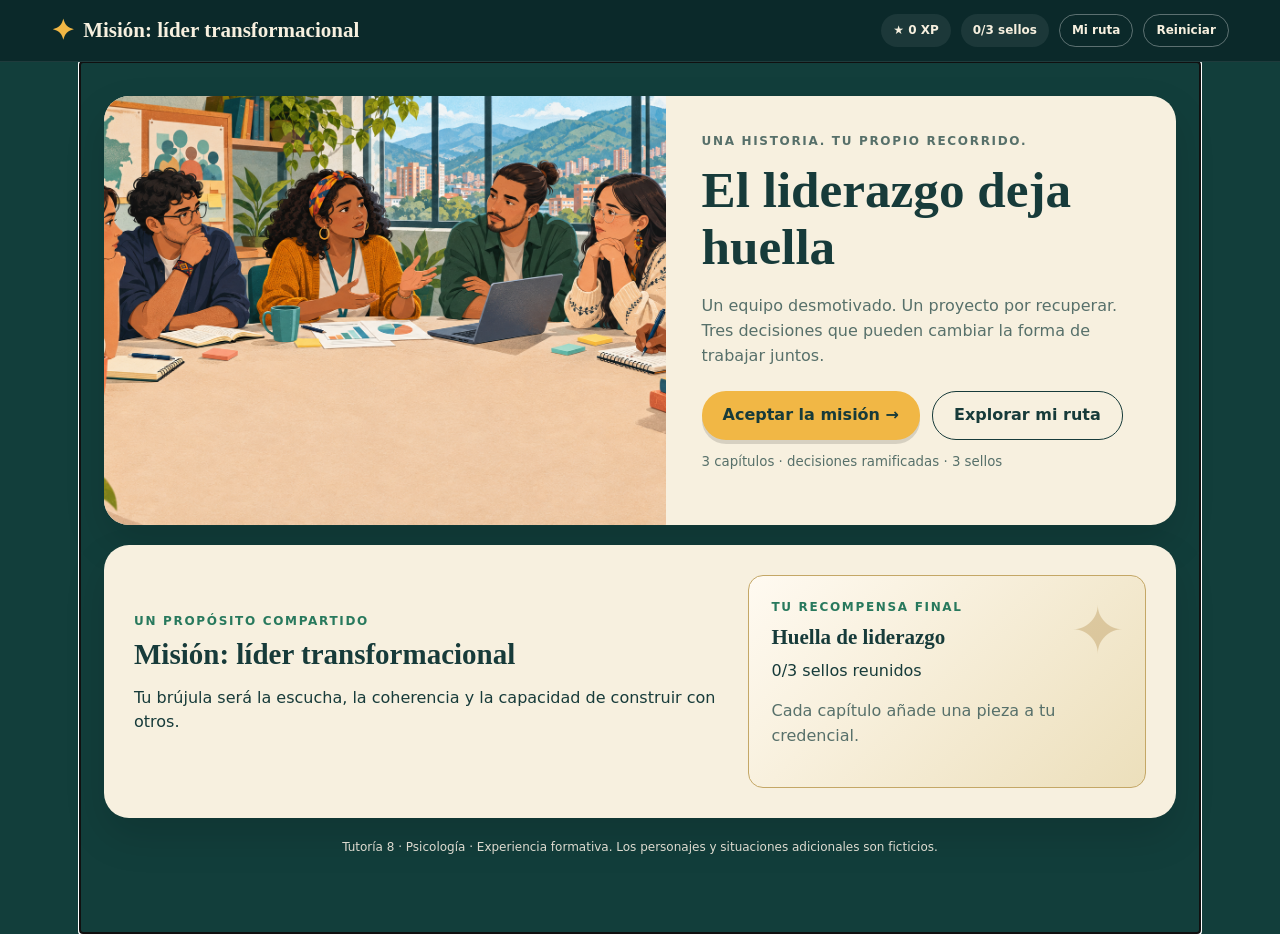
==== lider/index.html @ 190f52fc "Primer commit" ====
<!doctype html><html lang="es"><head><meta charset="utf-8"><meta name="viewport" content="width=device-width,initial-scale=1"><title>Misión: líder transformacional</title><link rel="stylesheet" href="game.css"></head><body data-game="lead"><a href="#main" class="skip">Ir al contenido</a><header class="topbar"><button class="brand" onclick="landing()" aria-label="Inicio"><span id="brand-icon">✦</span><span id="brand-title"></span></button><nav aria-label="Navegación del juego"><span id="xp" class="stat">★ 0 XP</span><span id="seals" class="stat">0/3 sellos</span><button onclick="dashboard()">Mi ruta</button><button onclick="confirmRestart()">Reiniciar</button></nav></header><main id="main" tabindex="-1"></main><dialog id="reward" aria-labelledby="reward-title"></dialog><dialog id="restart" aria-labelledby="restart-title"><h2 id="restart-title">¿Comenzar una nueva partida?</h2><p>Tu recorrido actual y sus sellos se reemplazarán en este dispositivo.</p><div class="buttons"><button class="secondary" onclick="document.getElementById('restart').close()">Conservar mi partida</button><button onclick="restartGame()">Reiniciar</button></div></dialog><div id="live" role="status" class="sr-only"></div><script>let current=document.body.dataset.game;let openGame,question,answer,next,finish;function show(){}function welcome(){};</script><script src="story.js"></script><script src="game.js"></script></body></html>
---- lider/game.css ----
:root{--bg:#123e3b;--dark:#0b292a;--cream:#f7f0df;--paper:#fffdf8;--accent:#f1b745;--ink:#173b3a;--muted:#57706a;--line:#e4d9bf;--good:#28795d}*{box-sizing:border-box}body{margin:0;background:var(--bg);font:16px/1.55 system-ui,-apple-system,'Segoe UI',sans-serif;color:var(--ink)}body[data-game=ethics]{--bg:#262d50;--dark:#171e38;--accent:#e6b969;--ink:#283354;--muted:#616681;--good:#4f658e}button{font:inherit;font-weight:750;cursor:pointer;border:0;border-radius:24px;padding:11px 21px;color:var(--ink);background:var(--accent);box-shadow:0 4px 0 #0002;transition:transform .16s,background .16s}button:hover:enabled{transform:translateY(-2px)}button:disabled{cursor:default;opacity:.6}button:focus-visible,a:focus-visible{outline:3px solid #1cb9d4;outline-offset:4px}.secondary{background:transparent;border:1.5px solid currentColor;box-shadow:none}.topbar{background:var(--dark);color:var(--cream);padding:14px 4vw;display:flex;justify-content:space-between;gap:15px;align-items:center;position:sticky;top:0;z-index:10;border-bottom:1px solid #ffffff15}.brand{display:flex;align-items:center;gap:9px;text-align:left;border:0;background:none;color:var(--cream);font:700 21px Georgia,serif;box-shadow:none;padding:0}.brand>span:first-child{color:var(--accent);font-size:28px}nav{display:flex;gap:10px;align-items:center;flex-wrap:wrap}nav button{background:transparent;color:var(--cream);border:1px solid #ffffff55;font-size:12px;padding:6px 12px;box-shadow:none}.stat{font-size:12px;background:#ffffff12;border-radius:30px;padding:7px 12px;font-weight:800}main{max-width:1120px;padding:34px 24px 60px;margin:auto}.panel{background:var(--cream);border-radius:25px;padding:30px;box-shadow:0 18px 40px #0002;margin-bottom:20px}.kicker{font-size:12px;font-weight:850;letter-spacing:.14em;text-transform:uppercase;color:var(--good);margin:0 0 7px}h1,h2,h3{font-family:Georgia,'Times New Roman',serif;line-height:1.13}h1{font-size:clamp(34px,4vw,53px);margin:10px 0 18px}h2{font-size:29px;margin:7px 0 15px}h3{font-size:21px;margin:9px 0}p{margin:9px 0 16px}small,.muted{color:var(--muted)}.hero{display:grid;grid-template-columns:1.1fr 1fr;padding:0;overflow:hidden;min-height:420px}.hero img{width:100%;height:100%;object-fit:cover}.hero-copy{padding:36px}.hero p{color:var(--muted)}.buttons{display:flex;flex-wrap:wrap;gap:12px;margin-top:22px}.intro-strip{display:flex;justify-content:space-between;align-items:center;gap:20px}.grid{display:grid;grid-template-columns:repeat(3,1fr);gap:15px}.tile{background:var(--paper);padding:22px;border-radius:18px;display:flex;flex-direction:column;position:relative;border:1px solid transparent}.tile.active{border-color:var(--good)}.tile.locked{opacity:.55}.tile button{margin-top:auto}.num{font:40px Georgia,serif;color:var(--good)}.tile p{font-size:14px;color:var(--muted)}.row{display:grid;grid-template-columns:1.2fr 1fr;gap:20px}.stamp-grid{display:flex;gap:13px;flex-wrap:wrap;margin:22px 0}.stamp{background:var(--paper);border:2px dashed var(--line);border-radius:18px;flex:1;min-width:110px;text-align:center;padding:16px 10px;font-size:12px;color:var(--muted)}.stamp b{display:block;font-size:30px;margin-bottom:6px}.stamp.earned{border:2px solid var(--accent);color:var(--ink);animation:stamp .4s ease-out}.stamp span{display:block;font-weight:800;margin-top:7px}.credential-preview{border:1.5px solid #c4a766;border-radius:15px;padding:22px;background:linear-gradient(135deg,#fffaf1,#ecdfbb);position:relative}.credential-preview:before{content:'✦';font-size:65px;position:absolute;right:20px;top:5px;color:#a9813750}.credential-preview h3{max-width:210px}.progress{height:8px;border-radius:12px;background:var(--line);margin:15px 0 24px}.progress i{display:block;height:100%;border-radius:12px;background:var(--good);transition:width .4s}.scene-layout{display:grid;grid-template-columns:minmax(0,1fr) 245px;gap:20px}.chapter-art{width:100%;height:160px;object-fit:cover;border-radius:17px;margin-bottom:18px}.choice{display:flex;align-items:center;gap:14px;text-align:left;line-height:1.5;background:white;color:var(--ink);border:2px solid var(--line);border-radius:15px;width:100%;box-shadow:none;margin:12px 0;padding:16px;font-weight:550}.choice .letter{background:var(--bg);color:var(--cream);border-radius:50%;width:34px;height:34px;display:grid;place-items:center;flex-shrink:0;font-weight:800}.choice.chosen{border-color:var(--good);background:#eaf2eb}.choice.chosen.review{border-color:#b87732;background:#fff3dc}.context{border-left:4px solid var(--accent);padding:12px 17px;background:#fff8e9;border-radius:9px;font-size:14px;margin:20px 0}.feedback{padding:20px;background:#e5efe5;border-left:5px solid var(--good);border-radius:15px;margin-top:20px;animation:reveal .3s}.feedback.warn{background:#f4e7ca;border-left-color:#ad7c31}.feedback p{font-size:15px}.aside{align-self:start;position:sticky;top:95px}.aside .stamp-grid{display:block}.aside .stamp{margin:10px 0}.award{display:block;width:100px;height:100px;margin:10px auto 20px;border:4px double #ba9139;border-radius:50%;font-size:50px;text-align:center;line-height:90px;background:linear-gradient(#fff6d1,#f2c46f)}dialog{width:min(94vw,620px);max-height:90svh;overflow:auto;border:0;border-radius:24px;padding:30px;color:var(--ink);background:var(--cream);box-shadow:0 20px 70px #0007}dialog::backdrop{background:#071b2ad9;backdrop-filter:blur(4px)}dialog li{margin-bottom:9px}#reward{text-align:center}.sparkles{font-size:23px;color:#a07321;letter-spacing:12px}.journal{text-align:left;background:white;padding:18px;border-radius:13px;margin:13px 0}.journal p{font-size:14px}.final-grid{display:grid;grid-template-columns:1fr 1fr;gap:22px}.credential{background:#fff9e8;border:5px double #ba9139;border-radius:12px;padding:32px;text-align:center;position:relative}.credential h2{font-size:28px}.credential .stamp-grid{margin:20px 0}.credential .stamp{min-width:70px;font-size:11px}.credential small{display:block}.skip,.sr-only{position:absolute;width:1px;height:1px;overflow:hidden;clip-path:inset(50%)}.skip:focus{width:auto;height:auto;clip-path:none;z-index:100;background:white;padding:10px}.footer{text-align:center;color:#dedbd0;font-size:12px;margin-top:20px}@keyframes stamp{from{transform:scale(1.15);opacity:0}to{transform:scale(1);opacity:1}}@keyframes reveal{from{opacity:0;transform:translateY(7px)}to{opacity:1;transform:none}}@media(max-width:800px){.hero,.scene-layout,.row,.final-grid{grid-template-columns:1fr}.hero img{height:230px}.hero-copy{padding:25px}.aside{position:static}.aside .stamp-grid{display:flex}.grid{grid-template-columns:1fr}.topbar{position:static;flex-wrap:wrap;padding:12px 18px}.brand{font-size:19px}main{padding:20px 14px 40px}.panel{padding:22px}.hero{padding:0}.intro-strip{align-items:flex-start;flex-direction:column}.choice{padding:13px}.stamp{min-width:85px}.num{font-size:30px}}@media(prefers-reduced-motion:reduce){*{animation:none!important;transition:none!important;scroll-behavior:auto!important}}@media print{body{background:#fff}.topbar,main>*,dialog,.footer{display:none!important}main{display:block;padding:0;max-width:none}#print-wrapper,.credential{display:block!important}.credential{break-inside:avoid;margin:30px}}
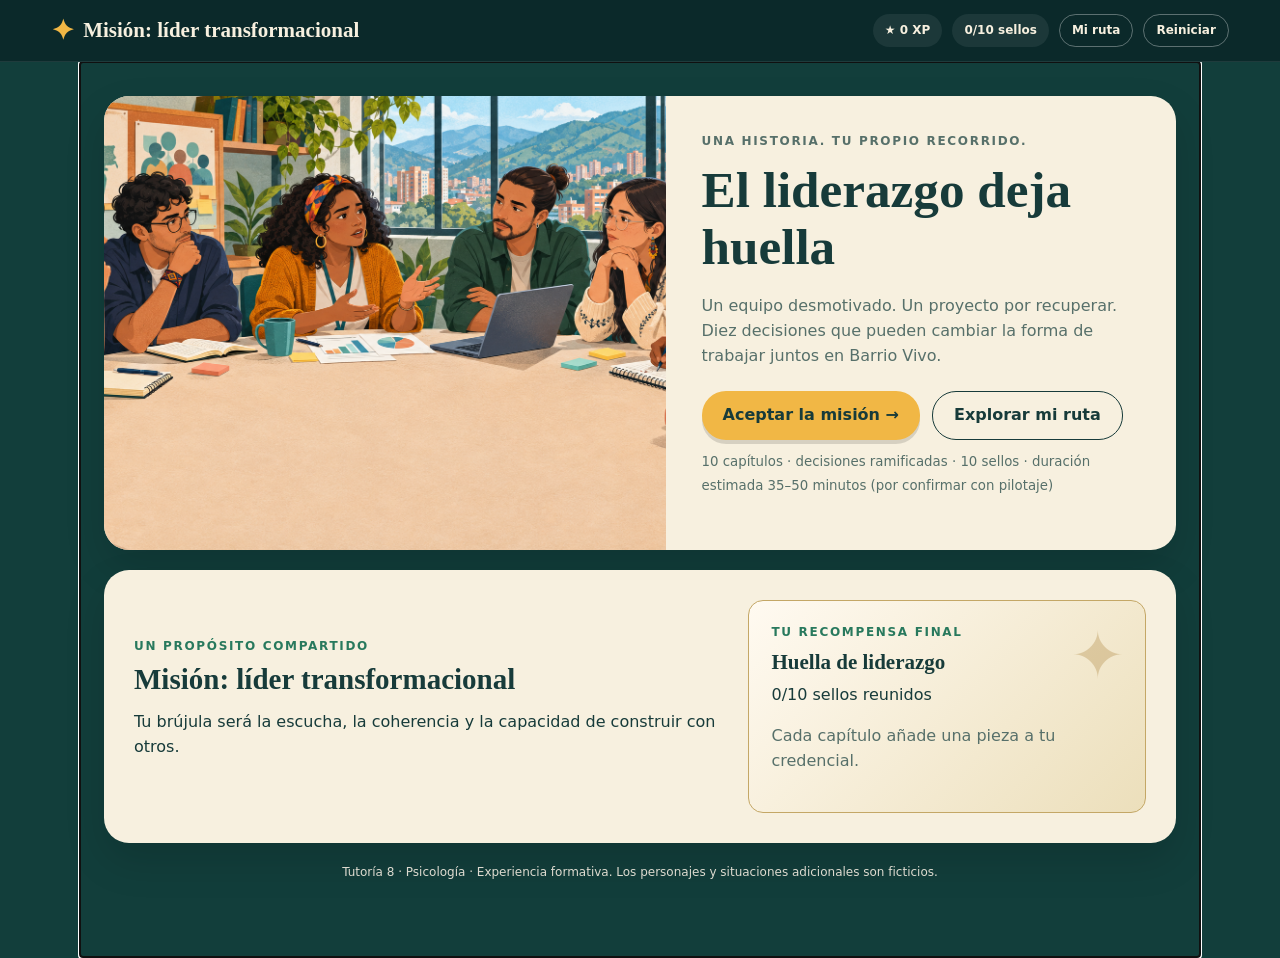
==== commit 292c0e8e: "Ampliar ambos juegos a diez capítulos con variables de estado, guardado v2 y verificación Co-Authore" ====
--- a/lider/index.html
+++ b/lider/index.html
@@ -1 +1 @@
-<!doctype html><html lang="es"><head><meta charset="utf-8"><meta name="viewport" content="width=device-width,initial-scale=1"><title>Misión: líder transformacional</title><link rel="stylesheet" href="game.css"></head><body data-game="lead"><a href="#main" class="skip">Ir al contenido</a><header class="topbar"><button class="brand" onclick="landing()" aria-label="Inicio"><span id="brand-icon">✦</span><span id="brand-title"></span></button><nav aria-label="Navegación del juego"><span id="xp" class="stat">★ 0 XP</span><span id="seals" class="stat">0/3 sellos</span><button onclick="dashboard()">Mi ruta</button><button onclick="confirmRestart()">Reiniciar</button></nav></header><main id="main" tabindex="-1"></main><dialog id="reward" aria-labelledby="reward-title"></dialog><dialog id="restart" aria-labelledby="restart-title"><h2 id="restart-title">¿Comenzar una nueva partida?</h2><p>Tu recorrido actual y sus sellos se reemplazarán en este dispositivo.</p><div class="buttons"><button class="secondary" onclick="document.getElementById('restart').close()">Conservar mi partida</button><button onclick="restartGame()">Reiniciar</button></div></dialog><div id="live" role="status" class="sr-only"></div><script>let current=document.body.dataset.game;let openGame,question,answer,next,finish;function show(){}function welcome(){};</script><script src="story.js"></script><script src="game.js"></script></body></html>
+<!doctype html><html lang="es"><head><meta charset="utf-8"><meta name="viewport" content="width=device-width,initial-scale=1"><title>Misión: líder transformacional</title><link rel="stylesheet" href="game.css"></head><body data-game="lead"><a href="#main" class="skip">Ir al contenido</a><header class="topbar"><button class="brand" onclick="landing()" aria-label="Inicio"><span id="brand-icon">✦</span><span id="brand-title"></span></button><nav aria-label="Navegación del juego"><span id="xp" class="stat">★ 0 XP</span><span id="seals" class="stat">0/10 sellos</span><button onclick="dashboard()">Mi ruta</button><button onclick="confirmRestart()">Reiniciar</button></nav></header><main id="main" tabindex="-1"></main><dialog id="reward" aria-labelledby="reward-title"></dialog><dialog id="restart" aria-labelledby="restart-title"><h2 id="restart-title">¿Comenzar una nueva partida?</h2><p>Tu recorrido actual y sus sellos se reemplazarán en este dispositivo.</p><div class="buttons"><button class="secondary" onclick="document.getElementById('restart').close()">Conservar mi partida</button><button onclick="restartGame()">Reiniciar</button></div></dialog><div id="live" role="status" class="sr-only"></div><script src="story.js"></script><script src="game.js"></script></body></html>
--- a/lider/game.css
+++ b/lider/game.css
@@ -1 +1,35 @@
 :root{--bg:#123e3b;--dark:#0b292a;--cream:#f7f0df;--paper:#fffdf8;--accent:#f1b745;--ink:#173b3a;--muted:#57706a;--line:#e4d9bf;--good:#28795d}*{box-sizing:border-box}body{margin:0;background:var(--bg);font:16px/1.55 system-ui,-apple-system,'Segoe UI',sans-serif;color:var(--ink)}body[data-game=ethics]{--bg:#262d50;--dark:#171e38;--accent:#e6b969;--ink:#283354;--muted:#616681;--good:#4f658e}button{font:inherit;font-weight:750;cursor:pointer;border:0;border-radius:24px;padding:11px 21px;color:var(--ink);background:var(--accent);box-shadow:0 4px 0 #0002;transition:transform .16s,background .16s}button:hover:enabled{transform:translateY(-2px)}button:disabled{cursor:default;opacity:.6}button:focus-visible,a:focus-visible{outline:3px solid #1cb9d4;outline-offset:4px}.secondary{background:transparent;border:1.5px solid currentColor;box-shadow:none}.topbar{background:var(--dark);color:var(--cream);padding:14px 4vw;display:flex;justify-content:space-between;gap:15px;align-items:center;position:sticky;top:0;z-index:10;border-bottom:1px solid #ffffff15}.brand{display:flex;align-items:center;gap:9px;text-align:left;border:0;background:none;color:var(--cream);font:700 21px Georgia,serif;box-shadow:none;padding:0}.brand>span:first-child{color:var(--accent);font-size:28px}nav{display:flex;gap:10px;align-items:center;flex-wrap:wrap}nav button{background:transparent;color:var(--cream);border:1px solid #ffffff55;font-size:12px;padding:6px 12px;box-shadow:none}.stat{font-size:12px;background:#ffffff12;border-radius:30px;padding:7px 12px;font-weight:800}main{max-width:1120px;padding:34px 24px 60px;margin:auto}.panel{background:var(--cream);border-radius:25px;padding:30px;box-shadow:0 18px 40px #0002;margin-bottom:20px}.kicker{font-size:12px;font-weight:850;letter-spacing:.14em;text-transform:uppercase;color:var(--good);margin:0 0 7px}h1,h2,h3{font-family:Georgia,'Times New Roman',serif;line-height:1.13}h1{font-size:clamp(34px,4vw,53px);margin:10px 0 18px}h2{font-size:29px;margin:7px 0 15px}h3{font-size:21px;margin:9px 0}p{margin:9px 0 16px}small,.muted{color:var(--muted)}.hero{display:grid;grid-template-columns:1.1fr 1fr;padding:0;overflow:hidden;min-height:420px}.hero img{width:100%;height:100%;object-fit:cover}.hero-copy{padding:36px}.hero p{color:var(--muted)}.buttons{display:flex;flex-wrap:wrap;gap:12px;margin-top:22px}.intro-strip{display:flex;justify-content:space-between;align-items:center;gap:20px}.grid{display:grid;grid-template-columns:repeat(3,1fr);gap:15px}.tile{background:var(--paper);padding:22px;border-radius:18px;display:flex;flex-direction:column;position:relative;border:1px solid transparent}.tile.active{border-color:var(--good)}.tile.locked{opacity:.55}.tile button{margin-top:auto}.num{font:40px Georgia,serif;color:var(--good)}.tile p{font-size:14px;color:var(--muted)}.row{display:grid;grid-template-columns:1.2fr 1fr;gap:20px}.stamp-grid{display:flex;gap:13px;flex-wrap:wrap;margin:22px 0}.stamp{background:var(--paper);border:2px dashed var(--line);border-radius:18px;flex:1;min-width:110px;text-align:center;padding:16px 10px;font-size:12px;color:var(--muted)}.stamp b{display:block;font-size:30px;margin-bottom:6px}.stamp.earned{border:2px solid var(--accent);color:var(--ink);animation:stamp .4s ease-out}.stamp span{display:block;font-weight:800;margin-top:7px}.credential-preview{border:1.5px solid #c4a766;border-radius:15px;padding:22px;background:linear-gradient(135deg,#fffaf1,#ecdfbb);position:relative}.credential-preview:before{content:'✦';font-size:65px;position:absolute;right:20px;top:5px;color:#a9813750}.credential-preview h3{max-width:210px}.progress{height:8px;border-radius:12px;background:var(--line);margin:15px 0 24px}.progress i{display:block;height:100%;border-radius:12px;background:var(--good);transition:width .4s}.scene-layout{display:grid;grid-template-columns:minmax(0,1fr) 245px;gap:20px}.chapter-art{width:100%;height:160px;object-fit:cover;border-radius:17px;margin-bottom:18px}.choice{display:flex;align-items:center;gap:14px;text-align:left;line-height:1.5;background:white;color:var(--ink);border:2px solid var(--line);border-radius:15px;width:100%;box-shadow:none;margin:12px 0;padding:16px;font-weight:550}.choice .letter{background:var(--bg);color:var(--cream);border-radius:50%;width:34px;height:34px;display:grid;place-items:center;flex-shrink:0;font-weight:800}.choice.chosen{border-color:var(--good);background:#eaf2eb}.choice.chosen.review{border-color:#b87732;background:#fff3dc}.context{border-left:4px solid var(--accent);padding:12px 17px;background:#fff8e9;border-radius:9px;font-size:14px;margin:20px 0}.feedback{padding:20px;background:#e5efe5;border-left:5px solid var(--good);border-radius:15px;margin-top:20px;animation:reveal .3s}.feedback.warn{background:#f4e7ca;border-left-color:#ad7c31}.feedback p{font-size:15px}.aside{align-self:start;position:sticky;top:95px}.aside .stamp-grid{display:block}.aside .stamp{margin:10px 0}.award{display:block;width:100px;height:100px;margin:10px auto 20px;border:4px double #ba9139;border-radius:50%;font-size:50px;text-align:center;line-height:90px;background:linear-gradient(#fff6d1,#f2c46f)}dialog{width:min(94vw,620px);max-height:90svh;overflow:auto;border:0;border-radius:24px;padding:30px;color:var(--ink);background:var(--cream);box-shadow:0 20px 70px #0007}dialog::backdrop{background:#071b2ad9;backdrop-filter:blur(4px)}dialog li{margin-bottom:9px}#reward{text-align:center}.sparkles{font-size:23px;color:#a07321;letter-spacing:12px}.journal{text-align:left;background:white;padding:18px;border-radius:13px;margin:13px 0}.journal p{font-size:14px}.final-grid{display:grid;grid-template-columns:1fr 1fr;gap:22px}.credential{background:#fff9e8;border:5px double #ba9139;border-radius:12px;padding:32px;text-align:center;position:relative}.credential h2{font-size:28px}.credential .stamp-grid{margin:20px 0}.credential .stamp{min-width:70px;font-size:11px}.credential small{display:block}.skip,.sr-only{position:absolute;width:1px;height:1px;overflow:hidden;clip-path:inset(50%)}.skip:focus{width:auto;height:auto;clip-path:none;z-index:100;background:white;padding:10px}.footer{text-align:center;color:#dedbd0;font-size:12px;margin-top:20px}@keyframes stamp{from{transform:scale(1.15);opacity:0}to{transform:scale(1);opacity:1}}@keyframes reveal{from{opacity:0;transform:translateY(7px)}to{opacity:1;transform:none}}@media(max-width:800px){.hero,.scene-layout,.row,.final-grid{grid-template-columns:1fr}.hero img{height:230px}.hero-copy{padding:25px}.aside{position:static}.aside .stamp-grid{display:flex}.grid{grid-template-columns:1fr}.topbar{position:static;flex-wrap:wrap;padding:12px 18px}.brand{font-size:19px}main{padding:20px 14px 40px}.panel{padding:22px}.hero{padding:0}.intro-strip{align-items:flex-start;flex-direction:column}.choice{padding:13px}.stamp{min-width:85px}.num{font-size:30px}}@media(prefers-reduced-motion:reduce){*{animation:none!important;transition:none!important;scroll-behavior:auto!important}}@media print{body{background:#fff}.topbar,main>*,dialog,.footer{display:none!important}main{display:block;padding:0;max-width:none}#print-wrapper,.credential{display:block!important}.credential{break-inside:avoid;margin:30px}}
+
+/* ---- Ampliación a diez capítulos ---- */
+.grid{grid-template-columns:repeat(auto-fill,minmax(190px,1fr))}
+.tile h3{font-size:18px}
+.stamp-grid{display:grid;grid-template-columns:repeat(auto-fill,minmax(120px,1fr))}
+.stamp{min-width:0}
+.aside .stamp-grid{display:grid;grid-template-columns:1fr 1fr;gap:8px}
+.aside .stamp{margin:0;padding:10px 6px;font-size:11px}
+.aside .stamp b{font-size:22px;margin-bottom:2px}
+.credential .stamp-grid{grid-template-columns:repeat(5,1fr);gap:8px}
+.credential .stamp{padding:8px 4px;font-size:10px}
+.tag{display:inline-block;font-size:12px;font-weight:800;background:#ffffff;border:1px solid var(--line);border-radius:20px;padding:3px 12px;color:var(--muted);margin:4px 0}
+.meters{margin:16px 0;font-size:13px}
+.meter{display:flex;justify-content:space-between;gap:8px;padding:3px 0}.meter b{letter-spacing:2px;color:var(--good);white-space:nowrap}
+.added{border-left:4px solid #8a6fbf;background:#f1ebfa;border-radius:9px;padding:10px 16px;font-size:14px;margin:16px 0}.added p{margin:4px 0}
+.notice{border-left:6px solid #ad7c31;background:#fff3dc}
+.facts{margin:14px 0;font-size:13px}.facts summary{cursor:pointer;font-weight:800}
+.strip-cred{min-width:220px}
+.student{text-align:left;white-space:pre-wrap;overflow-wrap:anywhere}
+.rlabel{display:block;text-align:left;font-weight:750}
+#reflection-form textarea{display:block;width:100%;margin:14px 0;padding:13px;border:2px solid var(--line);border-radius:12px;font:inherit;resize:vertical;color:var(--ink);background:#fff}
+#reflection-help,#reflection-count{font-size:13px;text-align:left}
+#role-introduction{width:min(94vw,570px);max-height:90svh;overflow:auto;border:0;border-radius:25px;padding:28px;color:#163044;box-shadow:0 25px 85px #12345666}
+#role-introduction::backdrop{background:#102d4bd9}
+#role-introduction h2{font-size:27px;margin:9px 0 15px}#role-introduction h3{font-size:17px}
+#role-introduction p,#role-introduction li{font-size:15px;line-height:1.5}
+#role-introduction .focus{background:#fff2e7;padding:14px;border-radius:14px}
+body[data-game=ethics] #role-introduction .focus{background:#f1ebfa}
+#role-introduction button{width:100%;padding:14px;color:#fff;background:#b74825;border-radius:13px}
+body[data-game=ethics] #role-introduction button{background:#6550a4}
+details.journal summary{cursor:pointer}
+@media(max-width:800px){.grid{grid-template-columns:1fr 1fr}.stamp-grid{grid-template-columns:repeat(auto-fill,minmax(95px,1fr))}.aside .stamp-grid{grid-template-columns:repeat(auto-fill,minmax(95px,1fr))}.credential .stamp-grid{grid-template-columns:repeat(2,1fr)}.tile{padding:15px}.tile h3{font-size:16px}.nav,nav{gap:6px}}
+@media(max-width:420px){.grid{grid-template-columns:1fr}}
+@media print{.credential .stamp-grid{grid-template-columns:repeat(5,1fr)!important}}
